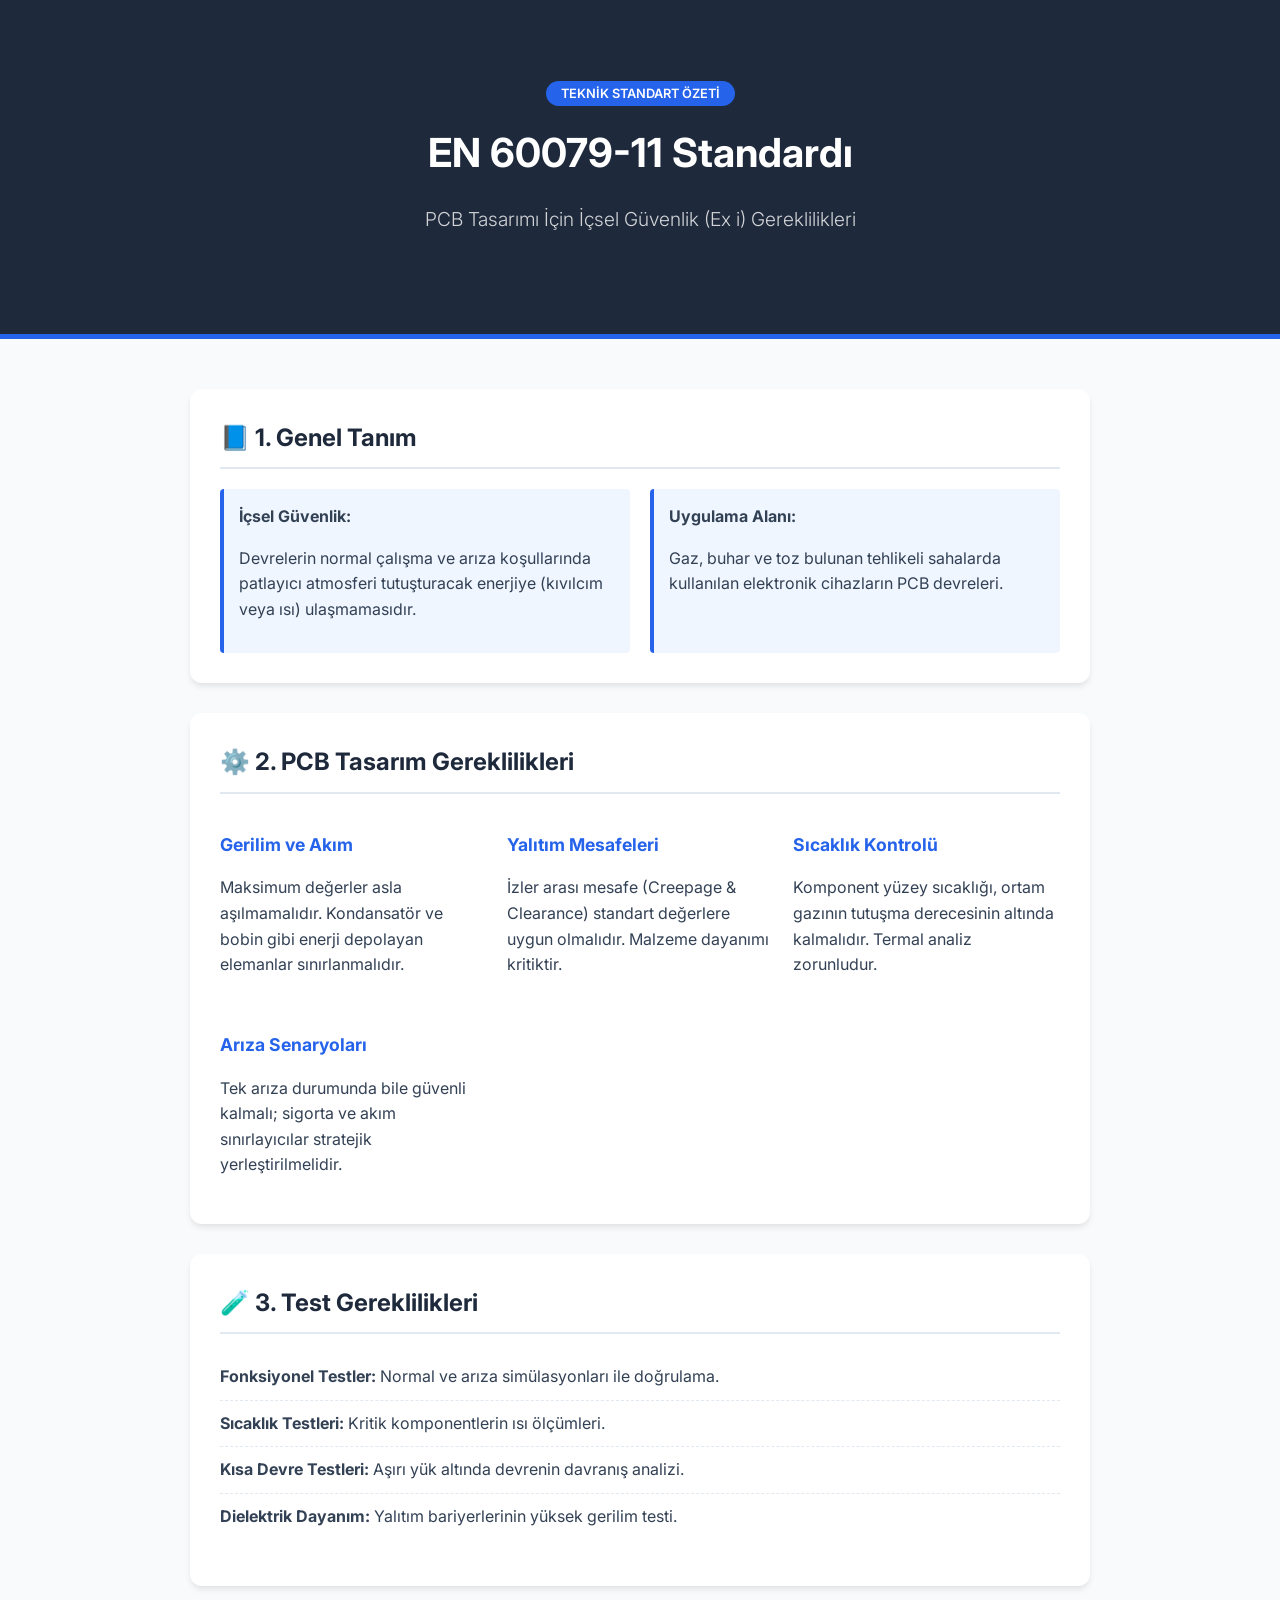
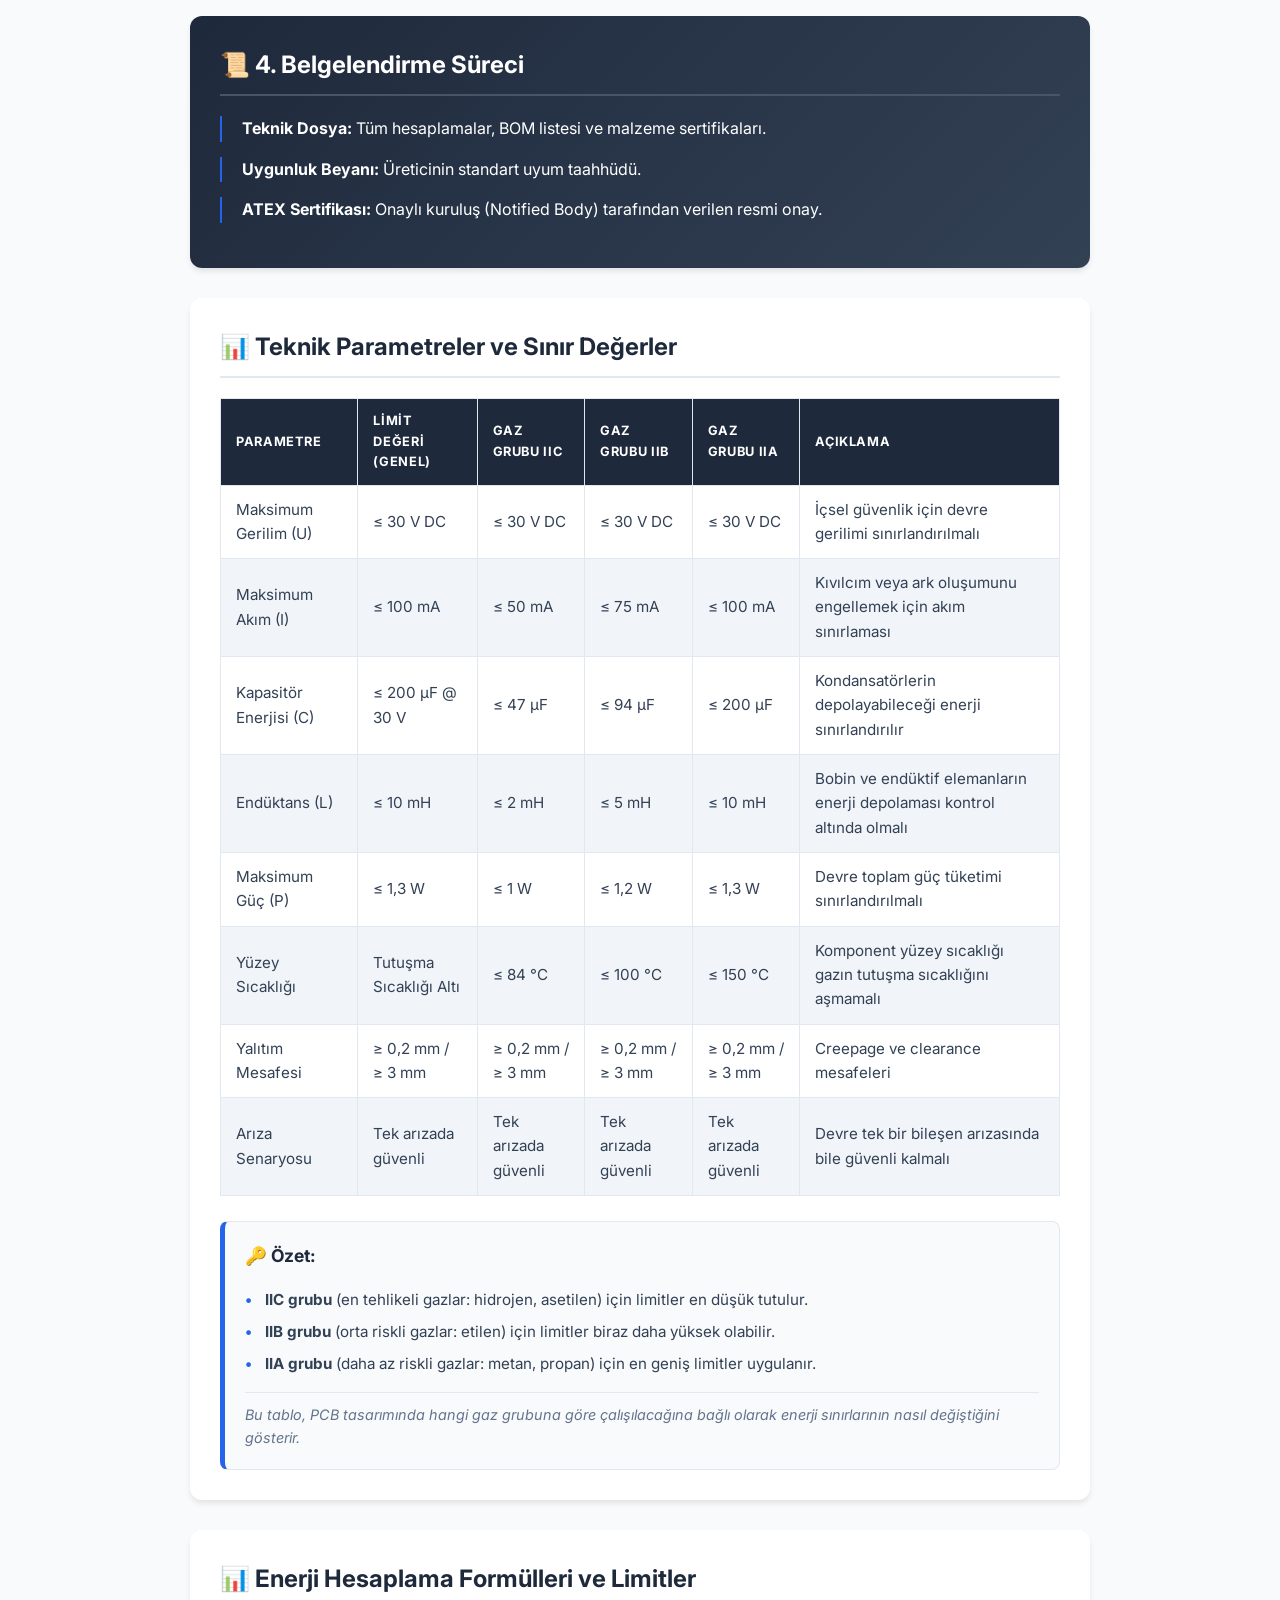
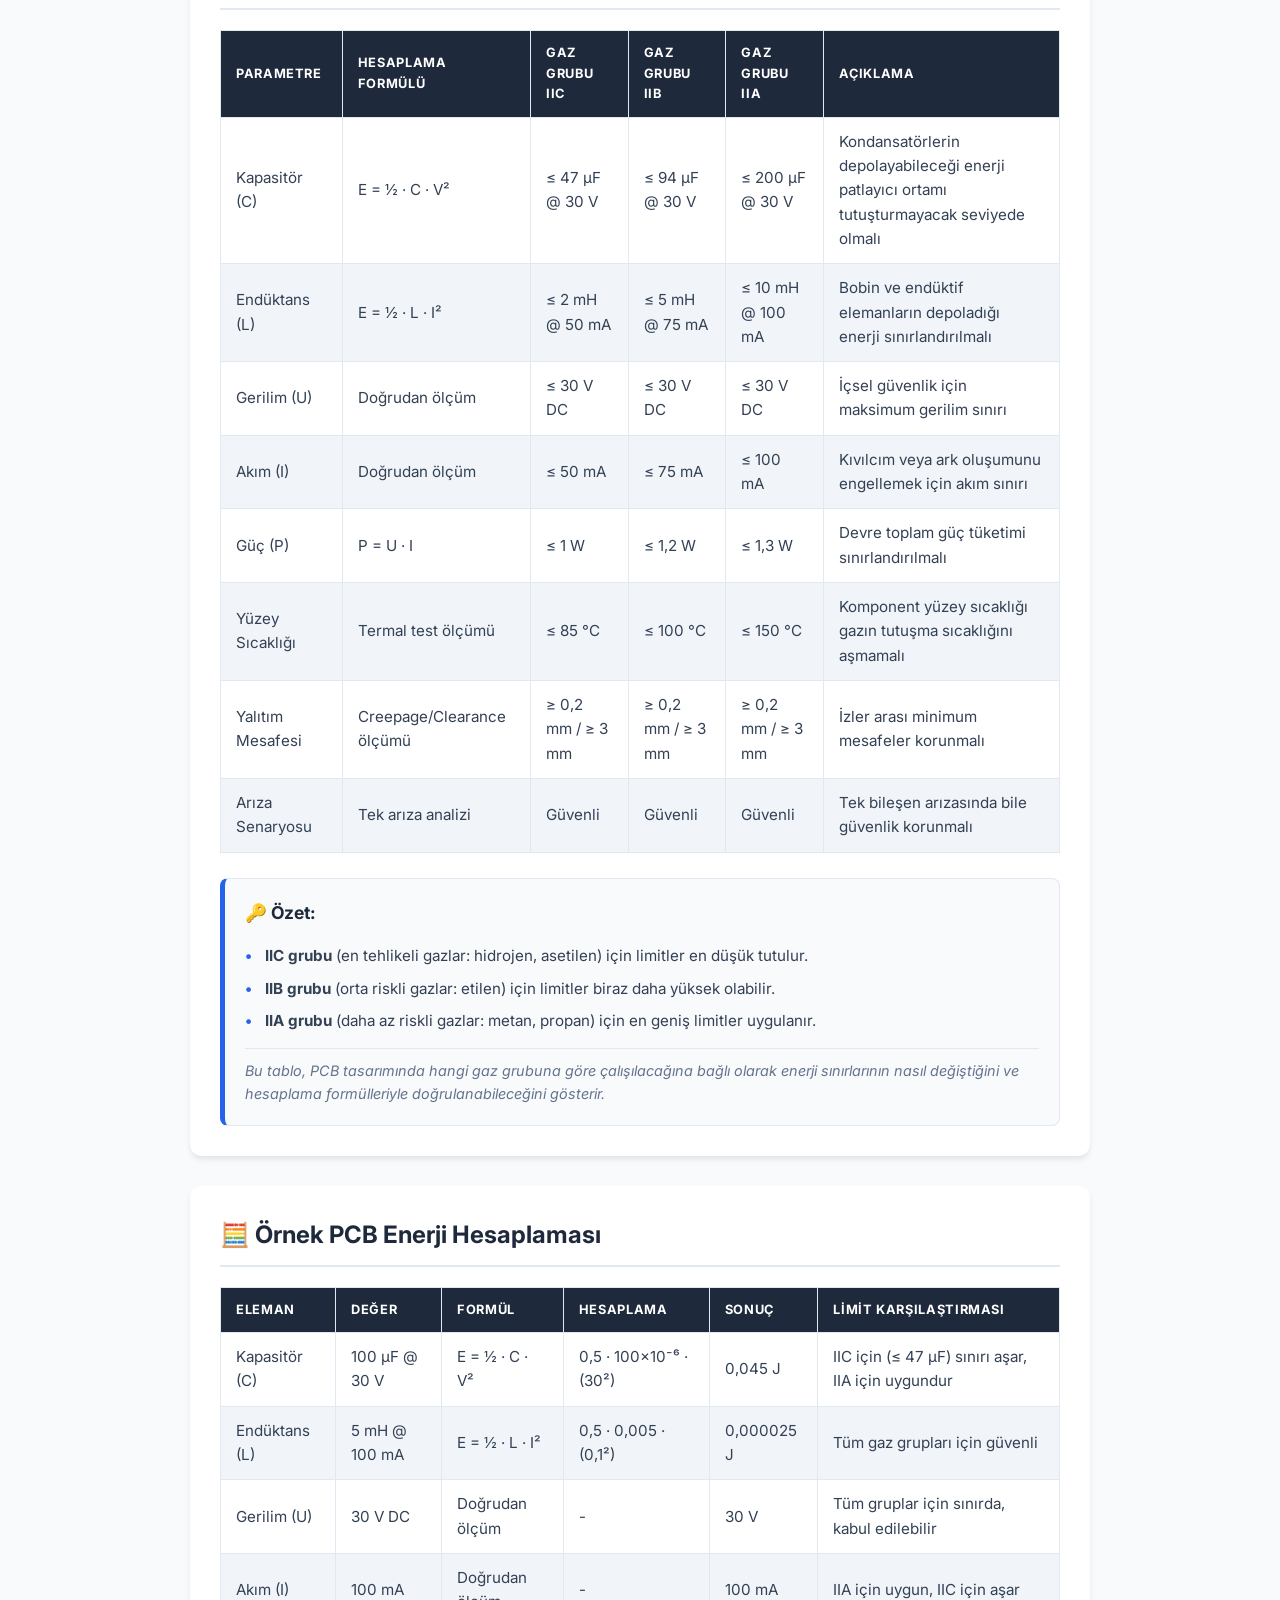
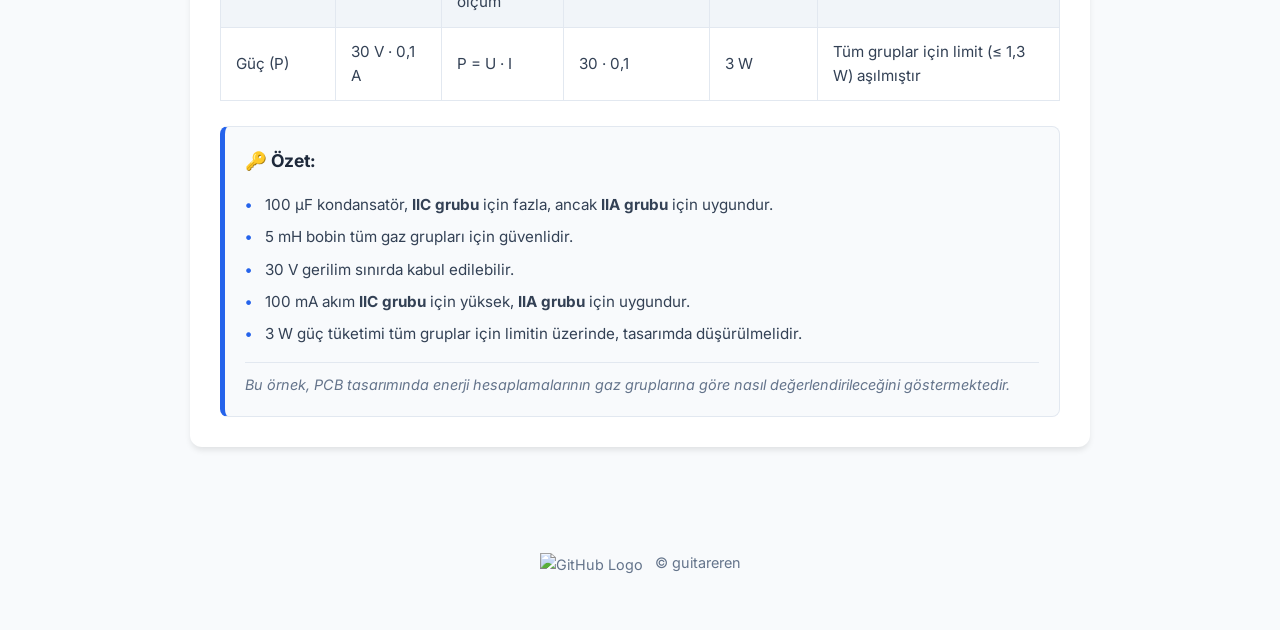
==== Atex.html @ 470ae7a2 "Add files via upload" ====
<!DOCTYPE html>
<html lang="tr">

<head>
    <meta charset="UTF-8">
    <meta name="viewport" content="width=device-width, initial-scale=1.0">
    <title>EN 60079-11 Standart Rehberi</title>
    <link rel="stylesheet" href="stylesheet.css">
    <link rel="preconnect" href="https://fonts.googleapis.com">
    <link rel="preconnect" href="https://fonts.gstatic.com" crossorigin>
    <link href="https://fonts.googleapis.com/css2?family=Inter:wght@300;400;600;700&display=swap" rel="stylesheet">
</head>

<body>

    <header>
        <div class="container">
            <span class="badge">Teknik Standart Özeti</span>
            <h1>EN 60079-11 Standardı</h1>
            <p class="subtitle">PCB Tasarımı İçin İçsel Güvenlik (Ex i) Gereklilikleri</p>
        </div>
    </header>

    <main class="container">
        <section class="card">
            <h2><span class="icon">📘</span> 1. Genel Tanım</h2>
            <div class="grid">
                <div class="info-box">
                    <strong>İçsel Güvenlik:</strong>
                    <p>Devrelerin normal çalışma ve arıza koşullarında patlayıcı atmosferi tutuşturacak enerjiye
                        (kıvılcım veya ısı) ulaşmamasıdır.</p>
                </div>
                <div class="info-box">
                    <strong>Uygulama Alanı:</strong>
                    <p>Gaz, buhar ve toz bulunan tehlikeli sahalarda kullanılan elektronik cihazların PCB devreleri.</p>
                </div>
            </div>
        </section>

        <section class="card">
            <h2><span class="icon">⚙️</span> 2. PCB Tasarım Gereklilikleri</h2>



            <div class="feature-grid">
                <div class="feature">
                    <h3>Gerilim ve Akım</h3>
                    <p>Maksimum değerler asla aşılmamalıdır. Kondansatör ve bobin gibi enerji depolayan elemanlar
                        sınırlanmalıdır.</p>
                </div>
                <div class="feature">
                    <h3>Yalıtım Mesafeleri</h3>
                    <p>İzler arası mesafe (Creepage & Clearance) standart değerlere uygun olmalıdır. Malzeme dayanımı
                        kritiktir.</p>
                </div>
                <div class="feature">
                    <h3>Sıcaklık Kontrolü</h3>
                    <p>Komponent yüzey sıcaklığı, ortam gazının tutuşma derecesinin altında kalmalıdır. Termal analiz
                        zorunludur.</p>
                </div>
                <div class="feature">
                    <h3>Arıza Senaryoları</h3>
                    <p>Tek arıza durumunda bile güvenli kalmalı; sigorta ve akım sınırlayıcılar stratejik
                        yerleştirilmelidir.</p>
                </div>
            </div>
        </section>

        <section class="card">
            <h2><span class="icon">🧪</span> 3. Test Gereklilikleri</h2>
            <ul class="test-list">
                <li><strong>Fonksiyonel Testler:</strong> Normal ve arıza simülasyonları ile doğrulama.</li>
                <li><strong>Sıcaklık Testleri:</strong> Kritik komponentlerin ısı ölçümleri.</li>
                <li><strong>Kısa Devre Testleri:</strong> Aşırı yük altında devrenin davranış analizi.</li>
                <li><strong>Dielektrik Dayanım:</strong> Yalıtım bariyerlerinin yüksek gerilim testi.</li>
            </ul>
        </section>

        <section class="card highlight">
            <h2><span class="icon">📜</span> 4. Belgelendirme Süreci</h2>
            <div class="step">
                <strong>Teknik Dosya:</strong> Tüm hesaplamalar, BOM listesi ve malzeme sertifikaları.
            </div>
            <div class="step">
                <strong>Uygunluk Beyanı:</strong> Üreticinin standart uyum taahhüdü.
            </div>
            <div class="step">
                <strong>ATEX Sertifikası:</strong> Onaylı kuruluş (Notified Body) tarafından verilen resmi onay.
            </div>
        </section>

        <section class="card">
            <h2><span class="icon">📊</span> Teknik Parametreler ve Sınır Değerler</h2>
            <div class="table-container">
                <table class="data-table">
                    <thead>
                        <tr>
                            <th>Parametre</th>
                            <th>Limit Değeri (Genel)</th>
                            <th>Gaz Grubu IIC</th>
                            <th>Gaz Grubu IIB</th>
                            <th>Gaz Grubu IIA</th>
                            <th>Açıklama</th>
                        </tr>
                    </thead>
                    <tbody>
                        <tr>
                            <td>Maksimum Gerilim (U)</td>
                            <td>≤ 30 V DC</td>
                            <td>≤ 30 V DC</td>
                            <td>≤ 30 V DC</td>
                            <td>≤ 30 V DC</td>
                            <td>İçsel güvenlik için devre gerilimi sınırlandırılmalı</td>
                        </tr>
                        <tr>
                            <td>Maksimum Akım (I)</td>
                            <td>≤ 100 mA</td>
                            <td>≤ 50 mA</td>
                            <td>≤ 75 mA</td>
                            <td>≤ 100 mA</td>
                            <td>Kıvılcım veya ark oluşumunu engellemek için akım sınırlaması</td>
                        </tr>
                        <tr>
                            <td>Kapasitör Enerjisi (C)</td>
                            <td>≤ 200 µF @ 30 V</td>
                            <td>≤ 47 µF</td>
                            <td>≤ 94 µF</td>
                            <td>≤ 200 µF</td>
                            <td>Kondansatörlerin depolayabileceği enerji sınırlandırılır</td>
                        </tr>
                        <tr>
                            <td>Endüktans (L)</td>
                            <td>≤ 10 mH</td>
                            <td>≤ 2 mH</td>
                            <td>≤ 5 mH</td>
                            <td>≤ 10 mH</td>
                            <td>Bobin ve endüktif elemanların enerji depolaması kontrol altında olmalı</td>
                        </tr>
                        <tr>
                            <td>Maksimum Güç (P)</td>
                            <td>≤ 1,3 W</td>
                            <td>≤ 1 W</td>
                            <td>≤ 1,2 W</td>
                            <td>≤ 1,3 W</td>
                            <td>Devre toplam güç tüketimi sınırlandırılmalı</td>
                        </tr>
                        <tr>
                            <td>Yüzey Sıcaklığı</td>
                            <td>Tutuşma Sıcaklığı Altı</td>
                            <td>≤ 84 °C</td>
                            <td>≤ 100 °C</td>
                            <td>≤ 150 °C</td>
                            <td>Komponent yüzey sıcaklığı gazın tutuşma sıcaklığını aşmamalı</td>
                        </tr>
                        <tr>
                            <td>Yalıtım Mesafesi</td>
                            <td>≥ 0,2 mm / ≥ 3 mm</td>
                            <td>≥ 0,2 mm / ≥ 3 mm</td>
                            <td>≥ 0,2 mm / ≥ 3 mm</td>
                            <td>≥ 0,2 mm / ≥ 3 mm</td>
                            <td>Creepage ve clearance mesafeleri</td>
                        </tr>
                        <tr>
                            <td>Arıza Senaryosu</td>
                            <td>Tek arızada güvenli</td>
                            <td>Tek arızada güvenli</td>
                            <td>Tek arızada güvenli</td>
                            <td>Tek arızada güvenli</td>
                            <td>Devre tek bir bileşen arızasında bile güvenli kalmalı</td>
                        </tr>
                    </tbody>
                </table>
            </div>

            <div class="table-footer-note">
                <h3>🔑 Özet:</h3>
                <ul>
                    <li><strong>IIC grubu</strong> (en tehlikeli gazlar: hidrojen, asetilen) için limitler en düşük
                        tutulur.</li>
                    <li><strong>IIB grubu</strong> (orta riskli gazlar: etilen) için limitler biraz daha yüksek
                        olabilir.</li>
                    <li><strong>IIA grubu</strong> (daha az riskli gazlar: metan, propan) için en geniş limitler
                        uygulanır.</li>
                </ul>
                <p>Bu tablo, PCB tasarımında hangi gaz grubuna göre çalışılacağına bağlı olarak enerji sınırlarının
                    nasıl değiştiğini gösterir.</p>
            </div>
        </section>

        <section class="card">
            <h2><span class="icon">📊</span> Enerji Hesaplama Formülleri ve Limitler</h2>
            <div class="table-container">
                <table class="data-table">
                    <thead>
                        <tr>
                            <th>Parametre</th>
                            <th>Hesaplama Formülü</th>
                            <th>Gaz Grubu IIC</th>
                            <th>Gaz Grubu IIB</th>
                            <th>Gaz Grubu IIA</th>
                            <th>Açıklama</th>
                        </tr>
                    </thead>
                    <tbody>
                        <tr>
                            <td>Kapasitör (C)</td>
                            <td>E = ½ · C · V²</td>
                            <td>≤ 47 µF @ 30 V</td>
                            <td>≤ 94 µF @ 30 V</td>
                            <td>≤ 200 µF @ 30 V</td>
                            <td>Kondansatörlerin depolayabileceği enerji patlayıcı ortamı tutuşturmayacak seviyede
                                olmalı</td>
                        </tr>
                        <tr>
                            <td>Endüktans (L)</td>
                            <td>E = ½ · L · I²</td>
                            <td>≤ 2 mH @ 50 mA</td>
                            <td>≤ 5 mH @ 75 mA</td>
                            <td>≤ 10 mH @ 100 mA</td>
                            <td>Bobin ve endüktif elemanların depoladığı enerji sınırlandırılmalı</td>
                        </tr>
                        <tr>
                            <td>Gerilim (U)</td>
                            <td>Doğrudan ölçüm</td>
                            <td>≤ 30 V DC</td>
                            <td>≤ 30 V DC</td>
                            <td>≤ 30 V DC</td>
                            <td>İçsel güvenlik için maksimum gerilim sınırı</td>
                        </tr>
                        <tr>
                            <td>Akım (I)</td>
                            <td>Doğrudan ölçüm</td>
                            <td>≤ 50 mA</td>
                            <td>≤ 75 mA</td>
                            <td>≤ 100 mA</td>
                            <td>Kıvılcım veya ark oluşumunu engellemek için akım sınırı</td>
                        </tr>
                        <tr>
                            <td>Güç (P)</td>
                            <td>P = U · I</td>
                            <td>≤ 1 W</td>
                            <td>≤ 1,2 W</td>
                            <td>≤ 1,3 W</td>
                            <td>Devre toplam güç tüketimi sınırlandırılmalı</td>
                        </tr>
                        <tr>
                            <td>Yüzey Sıcaklığı</td>
                            <td>Termal test ölçümü</td>
                            <td>≤ 85 °C</td>
                            <td>≤ 100 °C</td>
                            <td>≤ 150 °C</td>
                            <td>Komponent yüzey sıcaklığı gazın tutuşma sıcaklığını aşmamalı</td>
                        </tr>
                        <tr>
                            <td>Yalıtım Mesafesi</td>
                            <td>Creepage/Clearance ölçümü</td>
                            <td>≥ 0,2 mm / ≥ 3 mm</td>
                            <td>≥ 0,2 mm / ≥ 3 mm</td>
                            <td>≥ 0,2 mm / ≥ 3 mm</td>
                            <td>İzler arası minimum mesafeler korunmalı</td>
                        </tr>
                        <tr>
                            <td>Arıza Senaryosu</td>
                            <td>Tek arıza analizi</td>
                            <td>Güvenli</td>
                            <td>Güvenli</td>
                            <td>Güvenli</td>
                            <td>Tek bileşen arızasında bile güvenlik korunmalı</td>
                        </tr>
                    </tbody>
                </table>
            </div>

            <div class="table-footer-note">
                <h3>🔑 Özet:</h3>
                <ul>
                    <li><strong>IIC grubu</strong> (en tehlikeli gazlar: hidrojen, asetilen) için limitler en düşük
                        tutulur.</li>
                    <li><strong>IIB grubu</strong> (orta riskli gazlar: etilen) için limitler biraz daha yüksek
                        olabilir.</li>
                    <li><strong>IIA grubu</strong> (daha az riskli gazlar: metan, propan) için en geniş limitler
                        uygulanır.</li>
                </ul>
                <p>Bu tablo, PCB tasarımında hangi gaz grubuna göre çalışılacağına bağlı olarak enerji sınırlarının
                    nasıl değiştiğini ve hesaplama formülleriyle doğrulanabileceğini gösterir.</p>
            </div>
        </section>

        <section class="card">
            <h2><span class="icon">🧮</span> Örnek PCB Enerji Hesaplaması</h2>
            <div class="table-container">
                <table class="data-table">
                    <thead>
                        <tr>
                            <th>Eleman</th>
                            <th>Değer</th>
                            <th>Formül</th>
                            <th>Hesaplama</th>
                            <th>Sonuç</th>
                            <th>Limit Karşılaştırması</th>
                        </tr>
                    </thead>
                    <tbody>
                        <tr>
                            <td>Kapasitör (C)</td>
                            <td>100 µF @ 30 V</td>
                            <td>E = ½ · C · V²</td>
                            <td>0,5 · 100×10⁻⁶ · (30²)</td>
                            <td>0,045 J</td>
                            <td>IIC için (≤ 47 µF) sınırı aşar, IIA için uygundur</td>
                        </tr>
                        <tr>
                            <td>Endüktans (L)</td>
                            <td>5 mH @ 100 mA</td>
                            <td>E = ½ · L · I²</td>
                            <td>0,5 · 0,005 · (0,1²)</td>
                            <td>0,000025 J</td>
                            <td>Tüm gaz grupları için güvenli</td>
                        </tr>
                        <tr>
                            <td>Gerilim (U)</td>
                            <td>30 V DC</td>
                            <td>Doğrudan ölçüm</td>
                            <td>-</td>
                            <td>30 V</td>
                            <td>Tüm gruplar için sınırda, kabul edilebilir</td>
                        </tr>
                        <tr>
                            <td>Akım (I)</td>
                            <td>100 mA</td>
                            <td>Doğrudan ölçüm</td>
                            <td>-</td>
                            <td>100 mA</td>
                            <td>IIA için uygun, IIC için aşar</td>
                        </tr>
                        <tr>
                            <td>Güç (P)</td>
                            <td>30 V · 0,1 A</td>
                            <td>P = U · I</td>
                            <td>30 · 0,1</td>
                            <td>3 W</td>
                            <td>Tüm gruplar için limit (≤ 1,3 W) aşılmıştır</td>
                        </tr>
                    </tbody>
                </table>
            </div>

            <div class="table-footer-note">
                <h3>🔑 Özet:</h3>
                <ul>
                    <li>100 µF kondansatör, <strong>IIC grubu</strong> için fazla, ancak <strong>IIA grubu</strong> için
                        uygundur.</li>
                    <li>5 mH bobin tüm gaz grupları için güvenlidir.</li>
                    <li>30 V gerilim sınırda kabul edilebilir.</li>
                    <li>100 mA akım <strong>IIC grubu</strong> için yüksek, <strong>IIA grubu</strong> için uygundur.
                    </li>
                    <li>3 W güç tüketimi tüm gruplar için limitin üzerinde, tasarımda düşürülmelidir.</li>
                </ul>
                <p>Bu örnek, PCB tasarımında enerji hesaplamalarının gaz gruplarına göre nasıl değerlendirileceğini
                    göstermektedir.</p>
            </div>
        </section>


    </main>

    <footer>
        <p>
            <a href="https://github.com/guitareren" target="_blank" style="text-decoration:none; color:inherit;">
                <img src="https://github.githubassets.com/images/modules/logos_page/GitHub-Mark.png" alt="GitHub Logo"
                    width="24" height="24" style="vertical-align:middle; margin-right:8px;">
                &copy; guitareren
            </a>
        </p>
    </footer>

</body>

</html>
---- stylesheet.css ----
:root {
    --primary-color: #2563eb;
    --secondary-color: #1e293b;
    --bg-color: #f8fafc;
    --card-bg: #ffffff;
    --text-main: #334155;
    --accent-color: #e2e8f0;
}

body {
    font-family: 'Inter', sans-serif;
    background-color: var(--bg-color);
    color: var(--text-main);
    line-height: 1.6;
    margin: 0;
    padding: 0;
}

.container {
    max-width: 900px;
    margin: 0 auto;
    padding: 20px;
}

header {
    background-color: var(--secondary-color);
    color: white;
    padding: 60px 0;
    text-align: center;
    border-bottom: 5px solid var(--primary-color);
}

.badge {
    background-color: var(--primary-color);
    padding: 5px 15px;
    border-radius: 20px;
    font-size: 0.8rem;
    font-weight: 600;
    text-transform: uppercase;
}

h1 {
    margin: 15px 0 5px;
    font-size: 2.5rem;
}

.subtitle {
    opacity: 0.8;
    font-weight: 300;
    font-size: 1.2rem;
}

.card {
    background: var(--card-bg);
    margin: 30px 0;
    padding: 30px;
    border-radius: 12px;
    box-shadow: 0 4px 6px -1px rgba(0, 0, 0, 0.1);
}

.card h2 {
    color: var(--secondary-color);
    border-bottom: 2px solid var(--accent-color);
    padding-bottom: 10px;
    margin-top: 0;
}

.grid {
    display: grid;
    grid-template-columns: 1fr 1fr;
    gap: 20px;
    margin-top: 20px;
}

.info-box {
    background: #eff6ff;
    padding: 15px;
    border-left: 4px solid var(--primary-color);
    border-radius: 4px;
}

.feature-grid {
    display: grid;
    grid-template-columns: repeat(auto-fit, minmax(200px, 1fr));
    gap: 20px;
}

.feature h3 {
    font-size: 1.1rem;
    color: var(--primary-color);
    margin-bottom: 10px;
}

.test-list {
    list-style: none;
    padding: 0;
}

.test-list li {
    padding: 10px 0;
    border-bottom: 1px dashed var(--accent-color);
}

.test-list li:last-child {
    border-bottom: none;
}

.highlight {
    background: linear-gradient(135deg, #1e293b 0%, #334155 100%);
    color: white;
}

.highlight h2 {
    color: white;
    border-color: #475569;
}

.step {
    margin: 15px 0;
    padding-left: 20px;
    border-left: 2px solid var(--primary-color);
}

footer {
    text-align: center;
    padding: 40px;
    font-size: 0.9rem;
    color: #64748b;
}

/* Tablo Tasarımı */
.table-container {
    overflow-x: auto;
    /* Mobilde tablonun kaydırılabilmesini sağlar */
    margin-top: 20px;
}

.data-table {
    width: 100%;
    border-collapse: collapse;
    font-size: 0.95rem;
    text-align: left;
    min-width: 600px;
    /* Tablonun çok sıkışmasını önler */
}

.data-table thead tr {
    background-color: var(--secondary-color);
    color: #ffffff;
    font-weight: 600;
}

.data-table th,
.data-table td {
    padding: 12px 15px;
    border: 1px solid #e2e8f0;
}

.data-table tbody tr:nth-of-type(even) {
    background-color: #f1f5f9;
    /* Satırları ayırt etmek için zebra deseni */
}

.data-table tbody tr:hover {
    background-color: #e2e8f0;
    /* Üzerine gelindiğinde vurgu */
    transition: background-color 0.2s ease;
}

/* Tablo başlıklarının mobilde daha iyi görünmesi için */
.data-table th {
    text-transform: uppercase;
    font-size: 0.8rem;
    letter-spacing: 0.05em;
}

/* Tablo Altı Özet Notu Stili */
.table-footer-note {
    margin-top: 25px;
    padding: 20px;
    background-color: #f8fafc;
    border-radius: 8px;
    border: 1px solid #e2e8f0;
    border-left: 5px solid var(--primary-color);
}

.table-footer-note h3 {
    margin-top: 0;
    font-size: 1.1rem;
    color: var(--secondary-color);
    display: flex;
    align-items: center;
    gap: 10px;
}

.table-footer-note ul {
    list-style: none;
    padding: 0;
    margin: 15px 0;
}

.table-footer-note ul li {
    position: relative;
    padding-left: 20px;
    margin-bottom: 8px;
    font-size: 0.95rem;
}

.table-footer-note ul li::before {
    content: "•";
    position: absolute;
    left: 0;
    color: var(--primary-color);
    font-weight: bold;
}

.table-footer-note p {
    font-style: italic;
    font-size: 0.9rem;
    color: #64748b;
    margin-bottom: 0;
    border-top: 1px solid #e2e8f0;
    padding-top: 10px;
}

@media (max-width: 600px) {
    .grid {
        grid-template-columns: 1fr;
    }

    h1 {
        font-size: 1.8rem;
    }
}
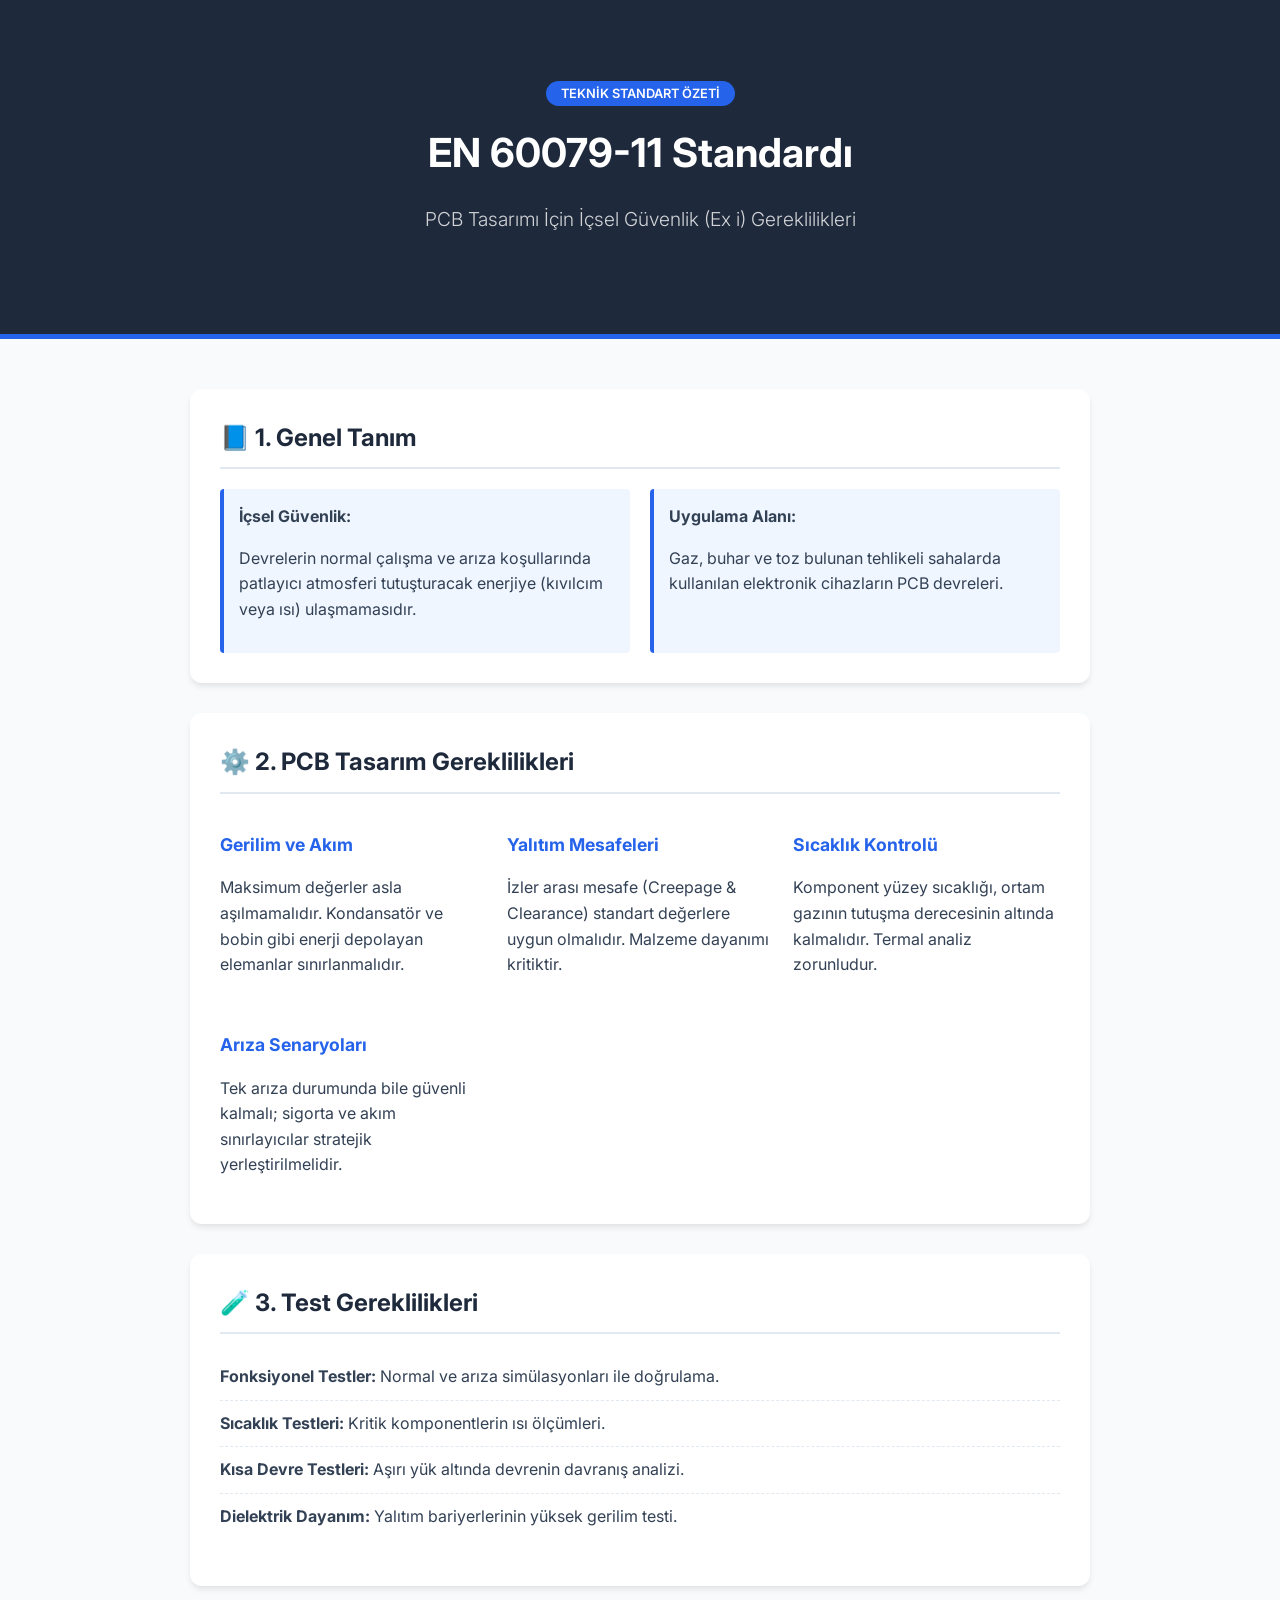
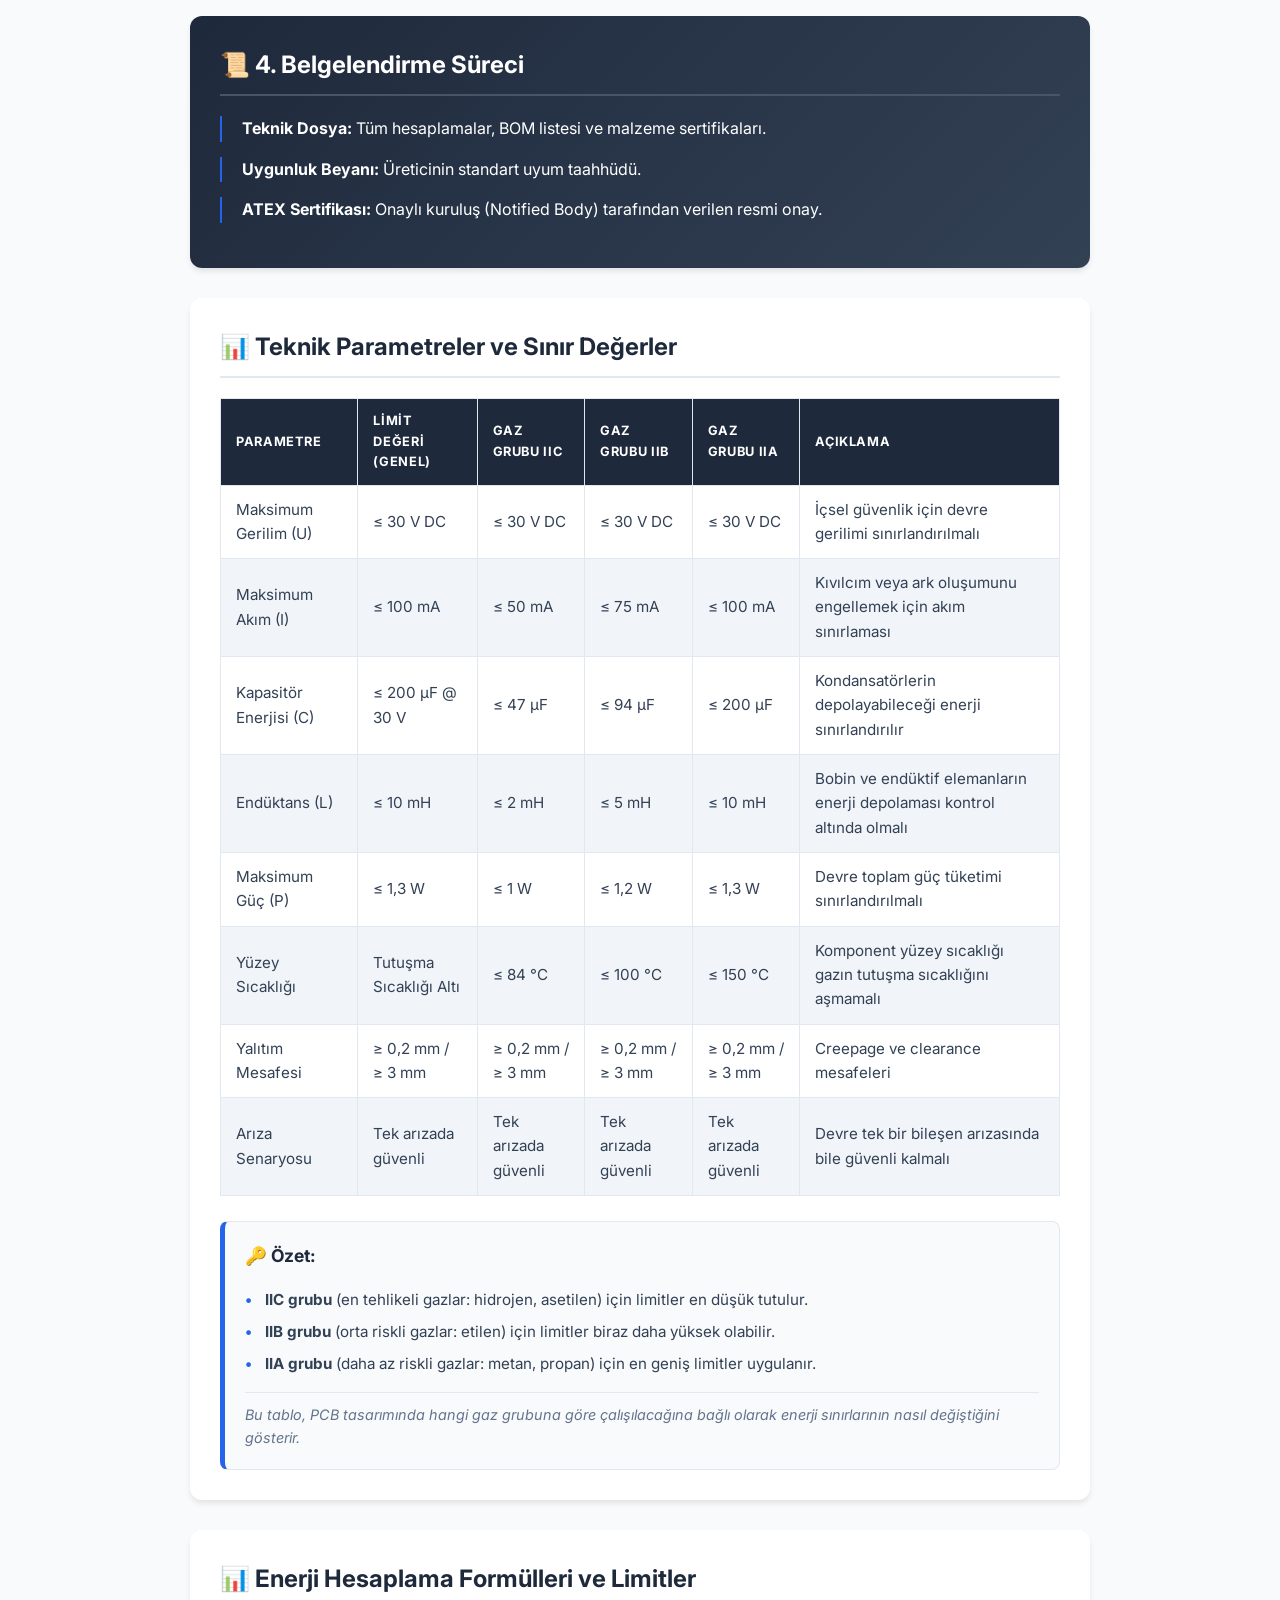
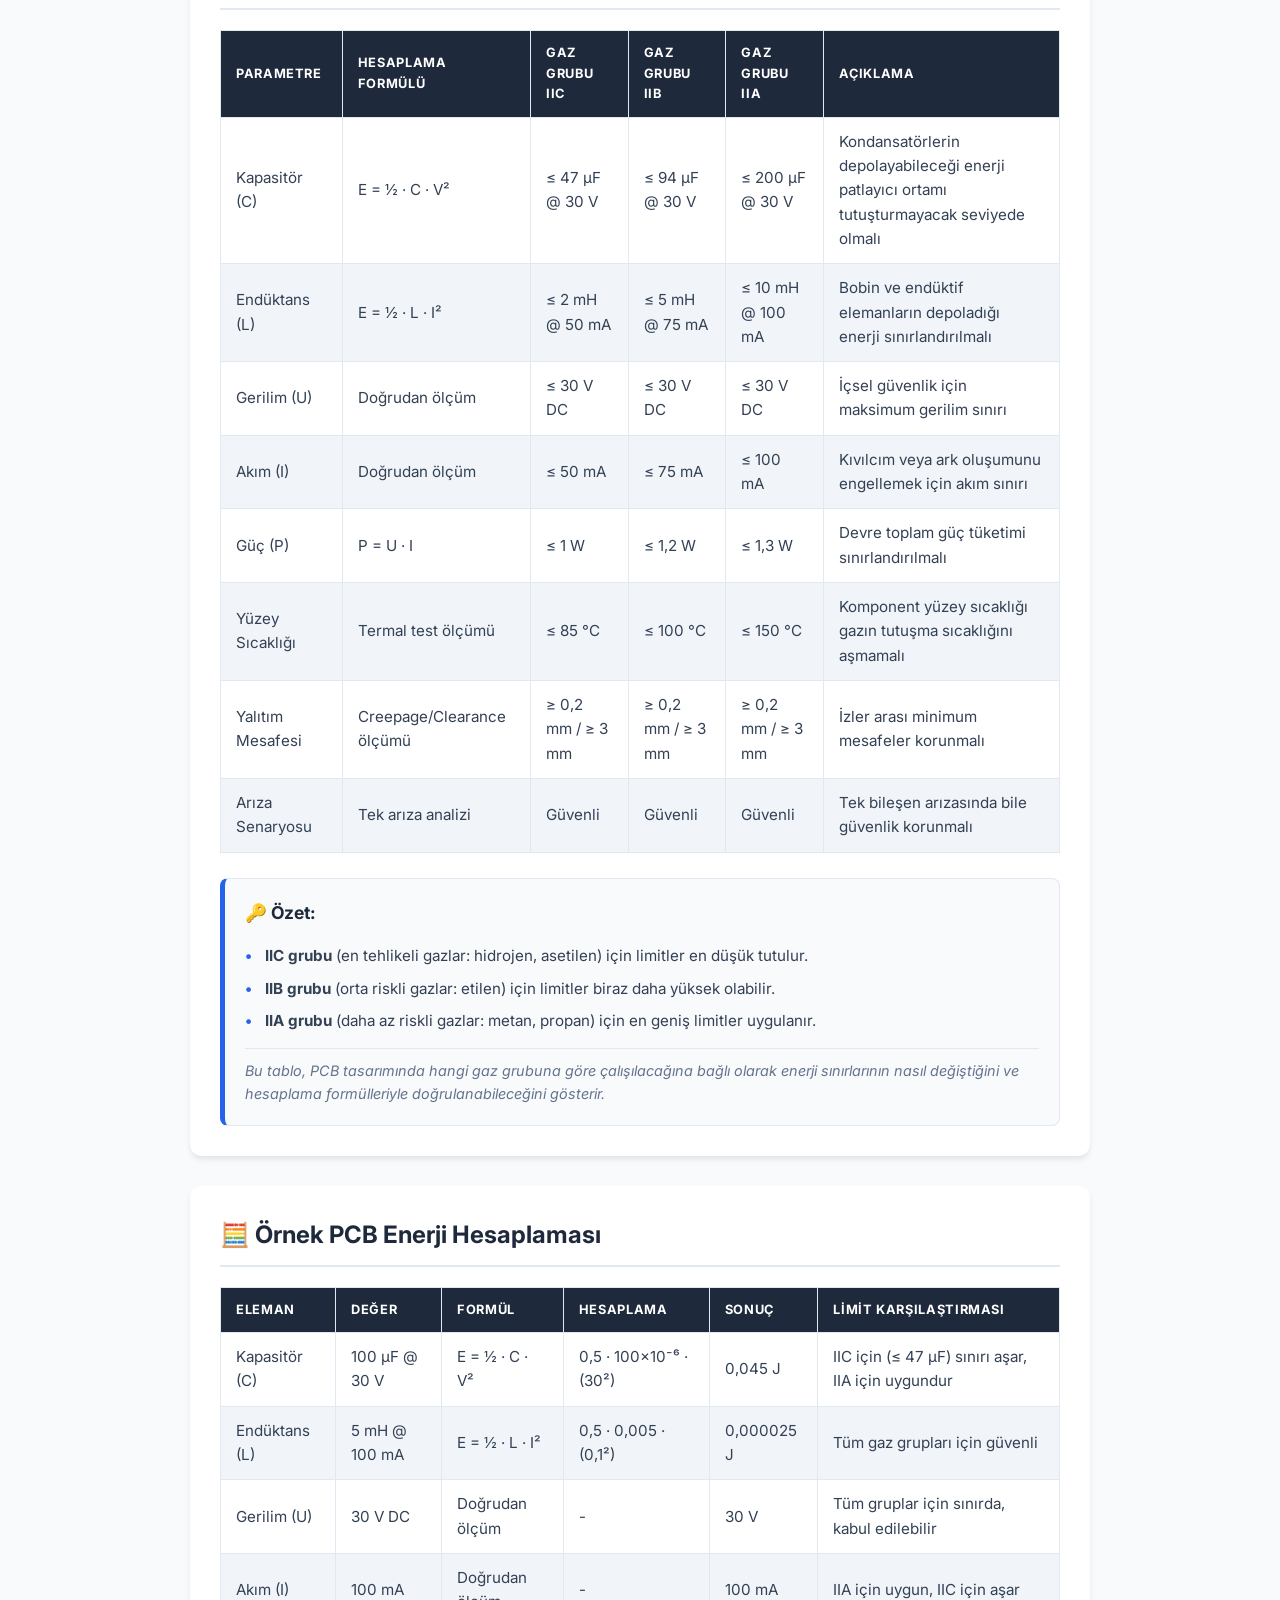
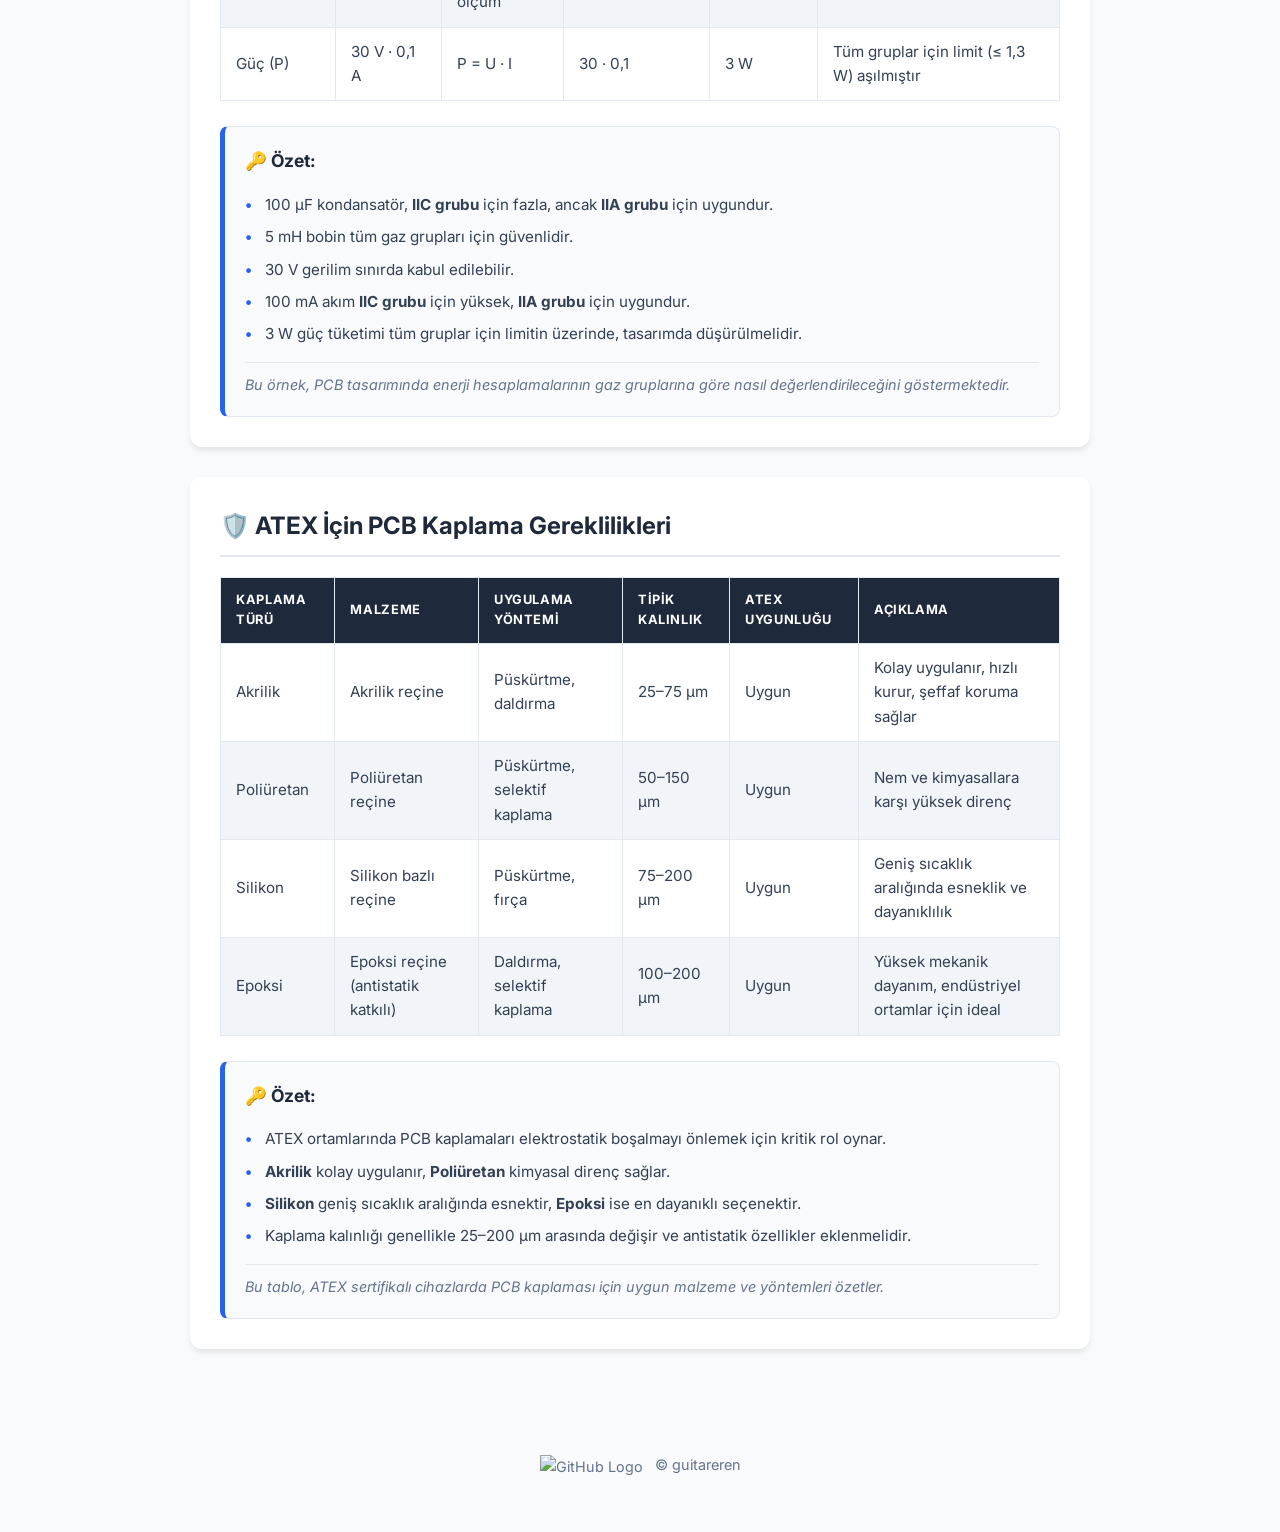
==== commit 716d2f92: "Add files via upload" ====
--- a/Atex.html
+++ b/Atex.html
@@ -361,6 +361,71 @@
             </div>
         </section>
 
+        <section class="card">
+            <h2><span class="icon">🛡️</span> ATEX İçin PCB Kaplama Gereklilikleri</h2>
+            <div class="table-container">
+                <table class="data-table">
+                    <thead>
+                        <tr>
+                            <th>Kaplama Türü</th>
+                            <th>Malzeme</th>
+                            <th>Uygulama Yöntemi</th>
+                            <th>Tipik Kalınlık</th>
+                            <th>ATEX Uygunluğu</th>
+                            <th>Açıklama</th>
+                        </tr>
+                    </thead>
+                    <tbody>
+                        <tr>
+                            <td>Akrilik</td>
+                            <td>Akrilik reçine</td>
+                            <td>Püskürtme, daldırma</td>
+                            <td>25–75 µm</td>
+                            <td>Uygun</td>
+                            <td>Kolay uygulanır, hızlı kurur, şeffaf koruma sağlar</td>
+                        </tr>
+                        <tr>
+                            <td>Poliüretan</td>
+                            <td>Poliüretan reçine</td>
+                            <td>Püskürtme, selektif kaplama</td>
+                            <td>50–150 µm</td>
+                            <td>Uygun</td>
+                            <td>Nem ve kimyasallara karşı yüksek direnç</td>
+                        </tr>
+                        <tr>
+                            <td>Silikon</td>
+                            <td>Silikon bazlı reçine</td>
+                            <td>Püskürtme, fırça</td>
+                            <td>75–200 µm</td>
+                            <td>Uygun</td>
+                            <td>Geniş sıcaklık aralığında esneklik ve dayanıklılık</td>
+                        </tr>
+                        <tr>
+                            <td>Epoksi</td>
+                            <td>Epoksi reçine (antistatik katkılı)</td>
+                            <td>Daldırma, selektif kaplama</td>
+                            <td>100–200 µm</td>
+                            <td>Uygun</td>
+                            <td>Yüksek mekanik dayanım, endüstriyel ortamlar için ideal</td>
+                        </tr>
+                    </tbody>
+                </table>
+            </div>
+
+            <div class="table-footer-note">
+                <h3>🔑 Özet:</h3>
+                <ul>
+                    <li>ATEX ortamlarında PCB kaplamaları elektrostatik boşalmayı önlemek için kritik rol oynar.</li>
+                    <li><strong>Akrilik</strong> kolay uygulanır, <strong>Poliüretan</strong> kimyasal direnç sağlar.
+                    </li>
+                    <li><strong>Silikon</strong> geniş sıcaklık aralığında esnektir, <strong>Epoksi</strong> ise en
+                        dayanıklı seçenektir.</li>
+                    <li>Kaplama kalınlığı genellikle 25–200 µm arasında değişir ve antistatik özellikler eklenmelidir.
+                    </li>
+                </ul>
+                <p>Bu tablo, ATEX sertifikalı cihazlarda PCB kaplaması için uygun malzeme ve yöntemleri özetler.</p>
+            </div>
+        </section>
 
     </main>
 
